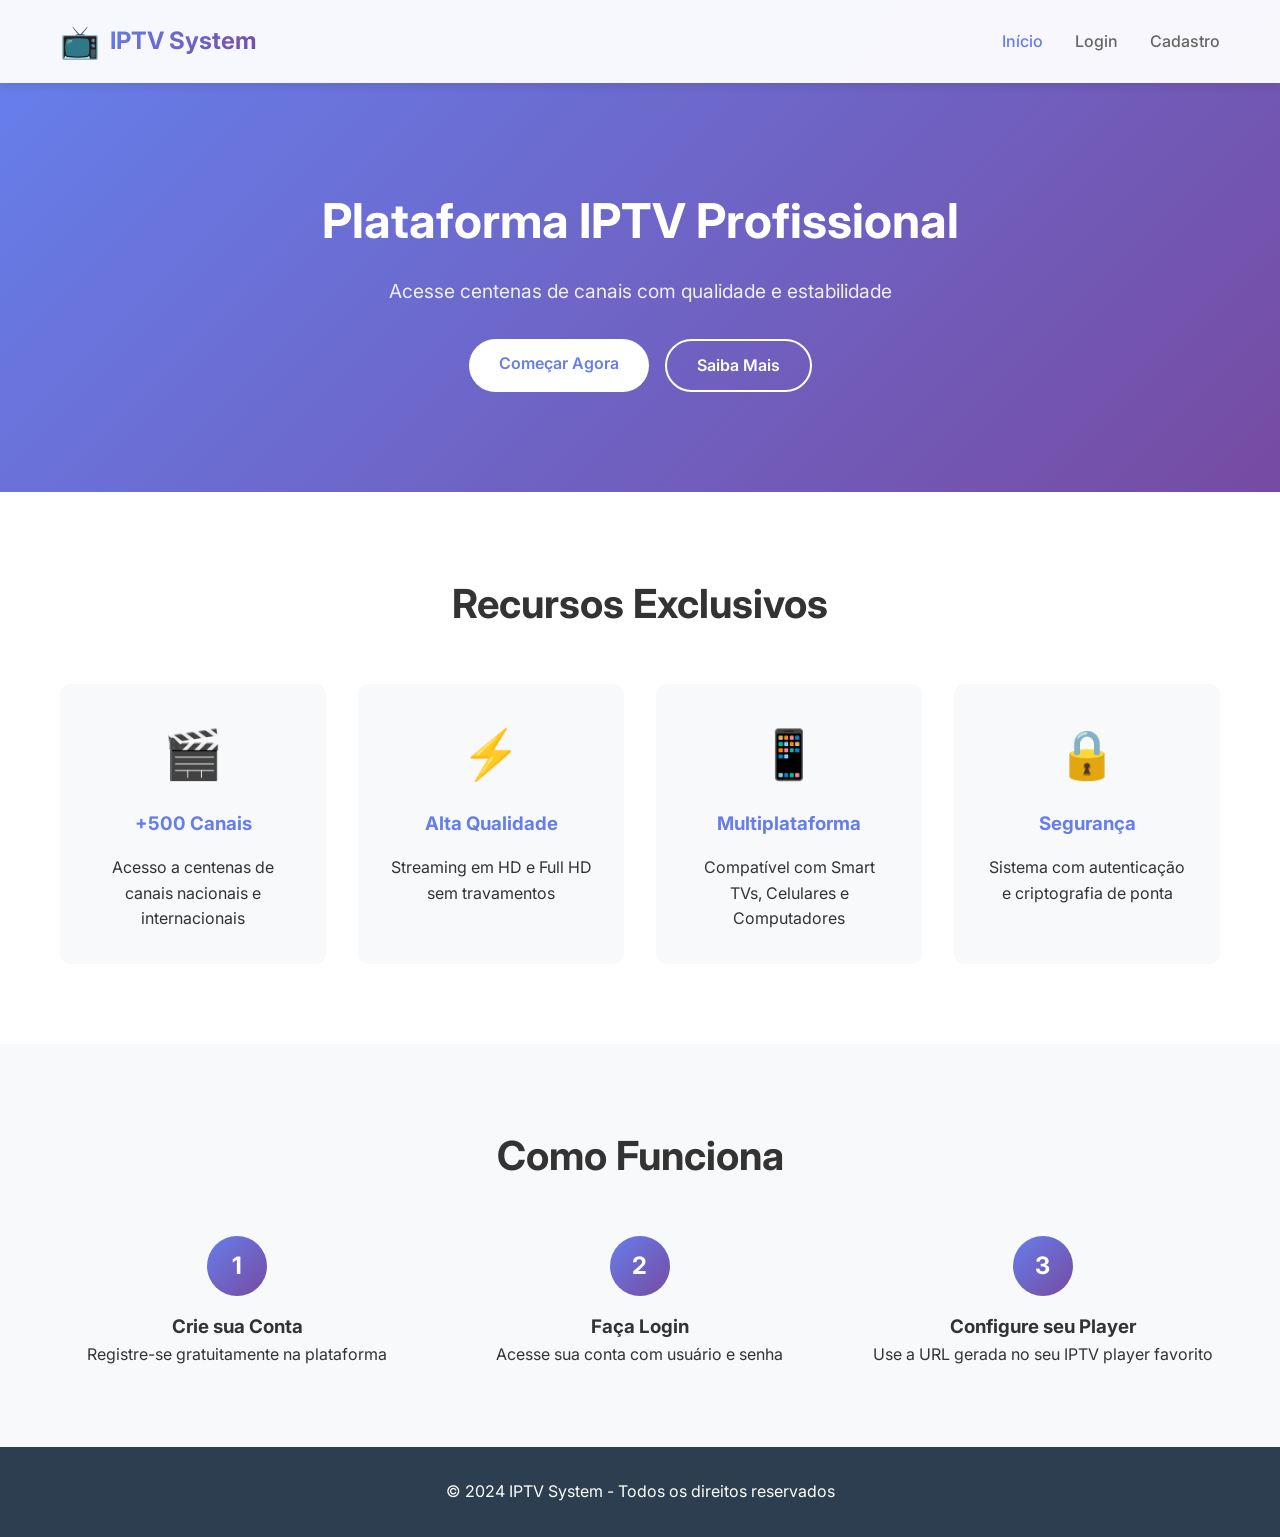
==== web/index.html @ 31c63484 "Add files via upload" ====
<!DOCTYPE html>
<html lang="pt-br">
<head>
    <meta charset="UTF-8">
    <meta name="viewport" content="width=device-width, initial-scale=1.0">
    <title>IPTV System - Plataforma Profissional</title>
    <link rel="stylesheet" href="style.css">
    <link href="https://fonts.googleapis.com/css2?family=Inter:wght@300;400;500;600;700&display=swap" rel="stylesheet">
</head>
<body>
    <nav class="navbar">
        <div class="container">
            <div class="logo">
                <span class="logo-icon">📺</span>
                <span class="logo-text">IPTV System</span>
            </div>
            <div class="nav-links">
                <a href="index.html" class="active">Início</a>
                <a href="login.html">Login</a>
                <a href="register.html">Cadastro</a>
            </div>
        </div>
    </nav>

    <main>
        <section class="hero">
            <div class="container">
                <h1>Plataforma IPTV Profissional</h1>
                <p>Acesse centenas de canais com qualidade e estabilidade</p>
                <div class="hero-buttons">
                    <a href="register.html" class="btn btn-primary">Começar Agora</a>
                    <a href="#features" class="btn btn-secondary">Saiba Mais</a>
                </div>
            </div>
        </section>

        <section id="features" class="features">
            <div class="container">
                <h2>Recursos Exclusivos</h2>
                <div class="features-grid">
                    <div class="feature-card">
                        <div class="feature-icon">🎬</div>
                        <h3>+500 Canais</h3>
                        <p>Acesso a centenas de canais nacionais e internacionais</p>
                    </div>
                    <div class="feature-card">
                        <div class="feature-icon">⚡</div>
                        <h3>Alta Qualidade</h3>
                        <p>Streaming em HD e Full HD sem travamentos</p>
                    </div>
                    <div class="feature-card">
                        <div class="feature-icon">📱</div>
                        <h3>Multiplataforma</h3>
                        <p>Compatível com Smart TVs, Celulares e Computadores</p>
                    </div>
                    <div class="feature-card">
                        <div class="feature-icon">🔒</div>
                        <h3>Segurança</h3>
                        <p>Sistema com autenticação e criptografia de ponta</p>
                    </div>
                </div>
            </div>
        </section>

        <section class="how-it-works">
            <div class="container">
                <h2>Como Funciona</h2>
                <div class="steps">
                    <div class="step">
                        <div class="step-number">1</div>
                        <h3>Crie sua Conta</h3>
                        <p>Registre-se gratuitamente na plataforma</p>
                    </div>
                    <div class="step">
                        <div class="step-number">2</div>
                        <h3>Faça Login</h3>
                        <p>Acesse sua conta com usuário e senha</p>
                    </div>
                    <div class="step">
                        <div class="step-number">3</div>
                        <h3>Configure seu Player</h3>
                        <p>Use a URL gerada no seu IPTV player favorito</p>
                    </div>
                </div>
            </div>
        </section>
    </main>

    <footer>
        <div class="container">
            <p>&copy; 2024 IPTV System - Todos os direitos reservados</p>
        </div>
    </footer>

    <script src="script.js"></script>
</body>
</html>
---- web/style.css ----
* {
    margin: 0;
    padding: 0;
    box-sizing: border-box;
}

body {
    font-family: 'Inter', sans-serif;
    line-height: 1.6;
    color: #333;
    background: linear-gradient(135deg, #667eea 0%, #764ba2 100%);
    min-height: 100vh;
}

.container {
    max-width: 1200px;
    margin: 0 auto;
    padding: 0 20px;
}

/* Navbar */
.navbar {
    background: rgba(255, 255, 255, 0.95);
    box-shadow: 0 2px 10px rgba(0, 0, 0, 0.1);
    position: sticky;
    top: 0;
    z-index: 1000;
    backdrop-filter: blur(10px);
}

.navbar .container {
    display: flex;
    justify-content: space-between;
    align-items: center;
    padding: 1rem 20px;
}

.logo {
    display: flex;
    align-items: center;
    gap: 10px;
    font-size: 1.5rem;
    font-weight: bold;
}

.logo-icon {
    font-size: 2rem;
}

.logo-text {
    background: linear-gradient(135deg, #667eea 0%, #764ba2 100%);
    -webkit-background-clip: text;
    -webkit-text-fill-color: transparent;
}

.nav-links {
    display: flex;
    gap: 2rem;
    align-items: center;
}

.nav-links a {
    text-decoration: none;
    color: #666;
    font-weight: 500;
    transition: color 0.3s;
}

.nav-links a:hover,
.nav-links a.active {
    color: #667eea;
}

.user-greeting {
    font-weight: 500;
    color: #667eea;
}

.btn-logout {
    background: none;
    border: none;
    color: #e74c3c;
    cursor: pointer;
    font-weight: 500;
    padding: 0.5rem 1rem;
    border-radius: 5px;
    transition: all 0.3s;
}

.btn-logout:hover {
    background: #e74c3c;
    color: white;
}

/* Hero Section */
.hero {
    background: linear-gradient(135deg, #667eea 0%, #764ba2 100%);
    color: white;
    padding: 100px 0;
    text-align: center;
}

.hero h1 {
    font-size: 3rem;
    margin-bottom: 1rem;
    animation: fadeInUp 0.8s ease;
}

.hero p {
    font-size: 1.2rem;
    margin-bottom: 2rem;
    opacity: 0.9;
}

.hero-buttons {
    display: flex;
    gap: 1rem;
    justify-content: center;
}

/* Buttons */
.btn {
    padding: 12px 30px;
    border-radius: 50px;
    text-decoration: none;
    font-weight: 600;
    transition: all 0.3s;
    display: inline-block;
}

.btn-primary {
    background: white;
    color: #667eea;
}

.btn-primary:hover {
    transform: translateY(-2px);
    box-shadow: 0 5px 15px rgba(0, 0, 0, 0.2);
}

.btn-secondary {
    background: transparent;
    color: white;
    border: 2px solid white;
}

.btn-secondary:hover {
    background: white;
    color: #667eea;
}

.btn-block {
    width: 100%;
}

/* Features */
.features {
    padding: 80px 0;
    background: white;
}

.features h2,
.how-it-works h2 {
    text-align: center;
    font-size: 2.5rem;
    margin-bottom: 3rem;
    color: #333;
}

.features-grid {
    display: grid;
    grid-template-columns: repeat(auto-fit, minmax(250px, 1fr));
    gap: 2rem;
}

.feature-card {
    text-align: center;
    padding: 2rem;
    border-radius: 10px;
    transition: all 0.3s;
    background: #f8f9fa;
}

.feature-card:hover {
    transform: translateY(-5px);
    box-shadow: 0 10px 30px rgba(0, 0, 0, 0.1);
}

.feature-icon {
    font-size: 3rem;
    margin-bottom: 1rem;
}

.feature-card h3 {
    margin-bottom: 1rem;
    color: #667eea;
}

/* How it works */
.how-it-works {
    padding: 80px 0;
    background: #f8f9fa;
}

.steps {
    display: grid;
    grid-template-columns: repeat(auto-fit, minmax(250px, 1fr));
    gap: 3rem;
}

.step {
    text-align: center;
}

.step-number {
    width: 60px;
    height: 60px;
    background: linear-gradient(135deg, #667eea 0%, #764ba2 100%);
    color: white;
    border-radius: 50%;
    display: flex;
    align-items: center;
    justify-content: center;
    font-size: 1.5rem;
    font-weight: bold;
    margin: 0 auto 1rem;
}

/* Auth Forms */
.auth-container {
    min-height: calc(100vh - 200px);
    display: flex;
    align-items: center;
    justify-content: center;
    padding: 2rem;
}

.auth-card {
    background: white;
    border-radius: 20px;
    padding: 3rem;
    width: 100%;
    max-width: 450px;
    box-shadow: 0 20px 60px rgba(0, 0, 0, 0.3);
}

.auth-card h2 {
    text-align: center;
    margin-bottom: 2rem;
    color: #333;
}

.form-group {
    margin-bottom: 1.5rem;
}

.form-group label {
    display: block;
    margin-bottom: 0.5rem;
    color: #666;
    font-weight: 500;
}

.form-group input {
    width: 100%;
    padding: 12px;
    border: 2px solid #e1e8ed;
    border-radius: 8px;
    font-size: 1rem;
    transition: border-color 0.3s;
}

.form-group input:focus {
    outline: none;
    border-color: #667eea;
}

.auth-footer {
    text-align: center;
    margin-top: 1.5rem;
    padding-top: 1.5rem;
    border-top: 1px solid #e1e8ed;
}

.auth-footer a {
    color: #667eea;
    text-decoration: none;
}

.message {
    margin-top: 1rem;
    padding: 10px;
    border-radius: 5px;
    text-align: center;
}

.message.error {
    background: #fde2e2;
    color: #e74c3c;
}

.message.success {
    background: #d4edda;
    color: #28a745;
}

/* Dashboard */
.dashboard {
    padding: 3rem 0;
    background: white;
    min-height: calc(100vh - 150px);
}

.dashboard-header {
    text-align: center;
    margin-bottom: 3rem;
}

.playlist-info {
    display: grid;
    grid-template-columns: repeat(auto-fit, minmax(400px, 1fr));
    gap: 2rem;
    margin-bottom: 3rem;
}

.info-card {
    background: #f8f9fa;
    border-radius: 15px;
    padding: 2rem;
}

.info-card h3 {
    margin-bottom: 1rem;
    color: #667eea;
}

.url-container {
    display: flex;
    gap: 1rem;
    margin: 1rem 0;
}

.url-container input {
    flex: 1;
    padding: 12px;
    border: 2px solid #e1e8ed;
    border-radius: 8px;
    font-size: 0.9rem;
    background: white;
}

.btn-copy {
    padding: 12px 24px;
    background: #667eea;
    color: white;
    border: none;
    border-radius: 8px;
    cursor: pointer;
    transition: all 0.3s;
}

.btn-copy:hover {
    background: #5a67d8;
    transform: translateY(-2px);
}

.info-text {
    font-size: 0.9rem;
    color: #666;
    margin-top: 0.5rem;
}

.players-section {
    margin-top: 3rem;
}

.players-section h2 {
    text-align: center;
    margin-bottom: 2rem;
}

.players-grid {
    display: grid;
    grid-template-columns: repeat(auto-fit, minmax(300px, 1fr));
    gap: 2rem;
}

.player-card {
    background: #f8f9fa;
    border-radius: 15px;
    padding: 2rem;
    text-align: center;
}

.player-icon {
    font-size: 3rem;
    margin-bottom: 1rem;
}

.player-card h3 {
    margin-bottom: 1rem;
    color: #667eea;
}

.player-card ol {
    text-align: left;
    padding-left: 1.5rem;
}

.player-card li {
    margin: 0.5rem 0;
}

/* Footer */
footer {
    background: #2c3e50;
    color: white;
    text-align: center;
    padding: 2rem 0;
}

/* Animations */
@keyframes fadeInUp {
    from {
        opacity: 0;
        transform: translateY(30px);
    }
    to {
        opacity: 1;
        transform: translateY(0);
    }
}

/* Responsive */
@media (max-width: 768px) {
    .hero h1 {
        font-size: 2rem;
    }
    
    .playlist-info {
        grid-template-columns: 1fr;
    }
    
    .url-container {
        flex-direction: column;
    }
    
    .btn-copy {
        width: 100%;
    }
    
    .nav-links {
        gap: 1rem;
    }
}
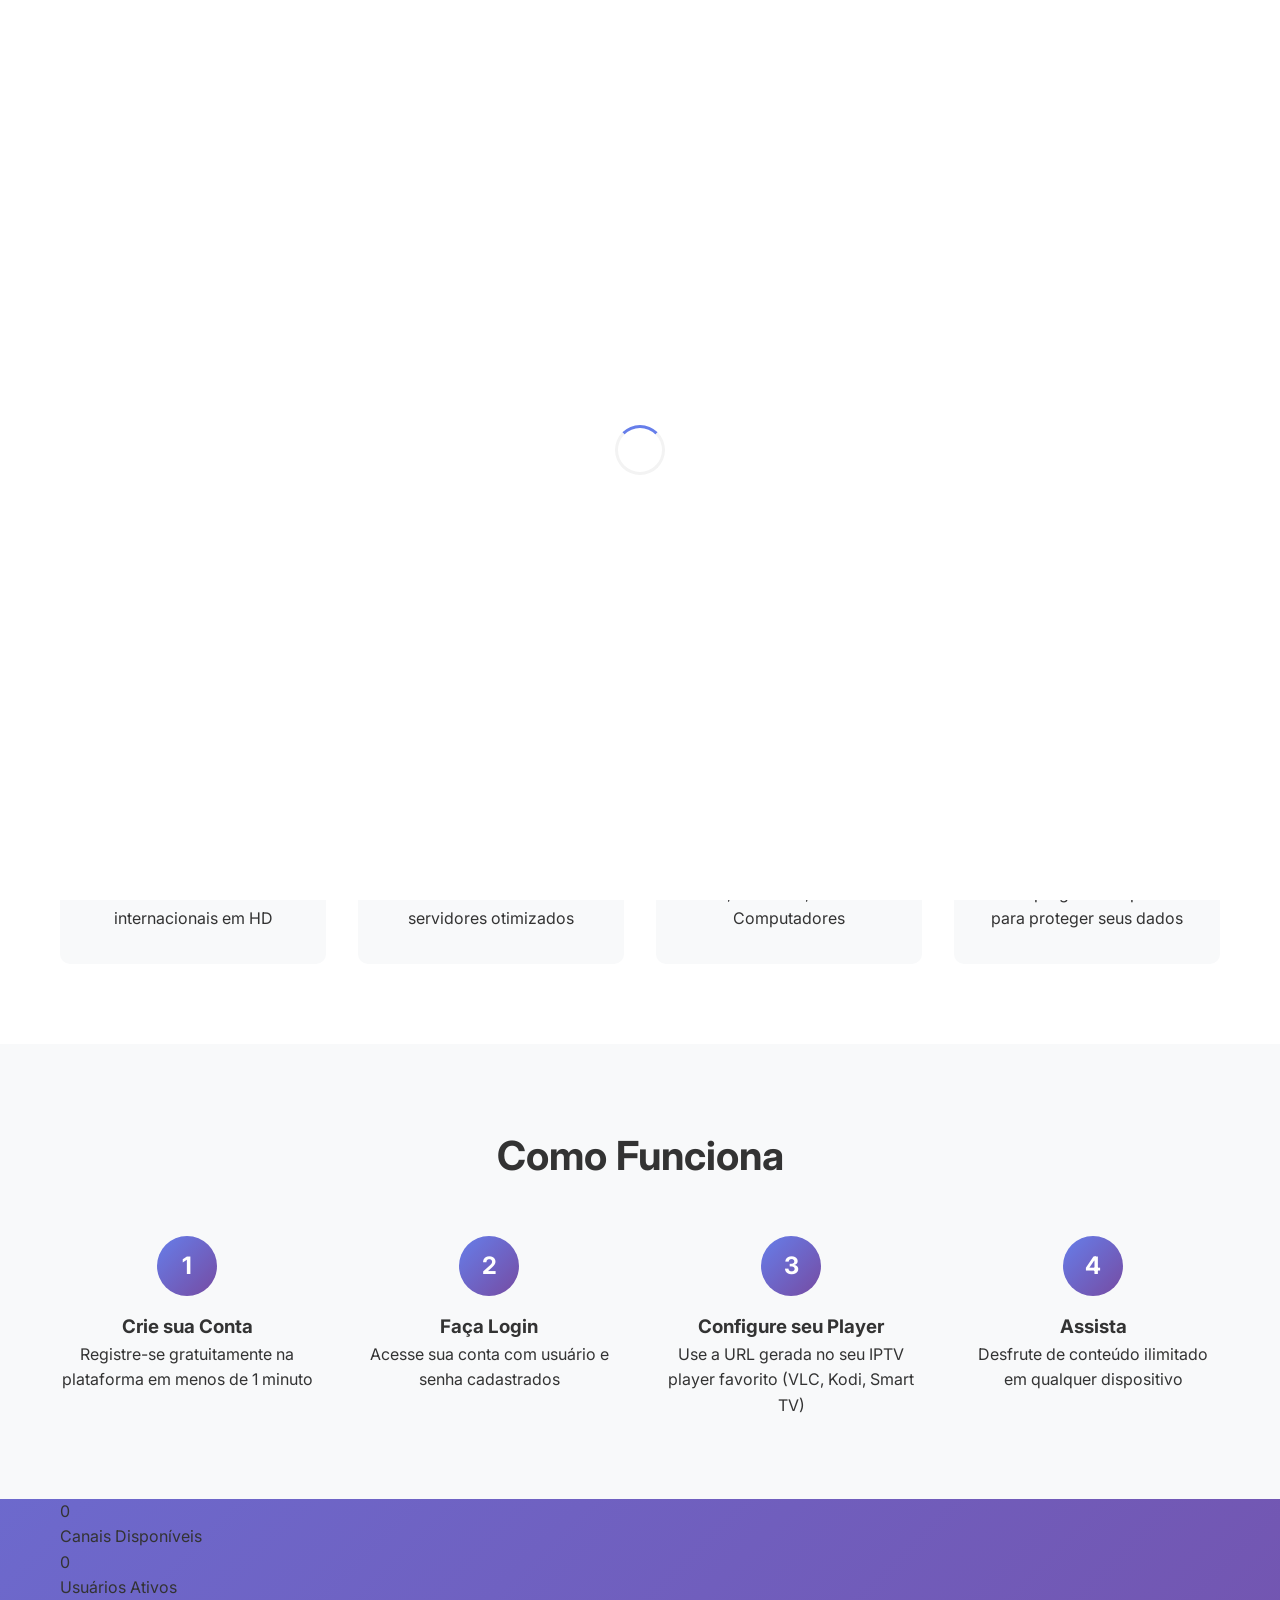
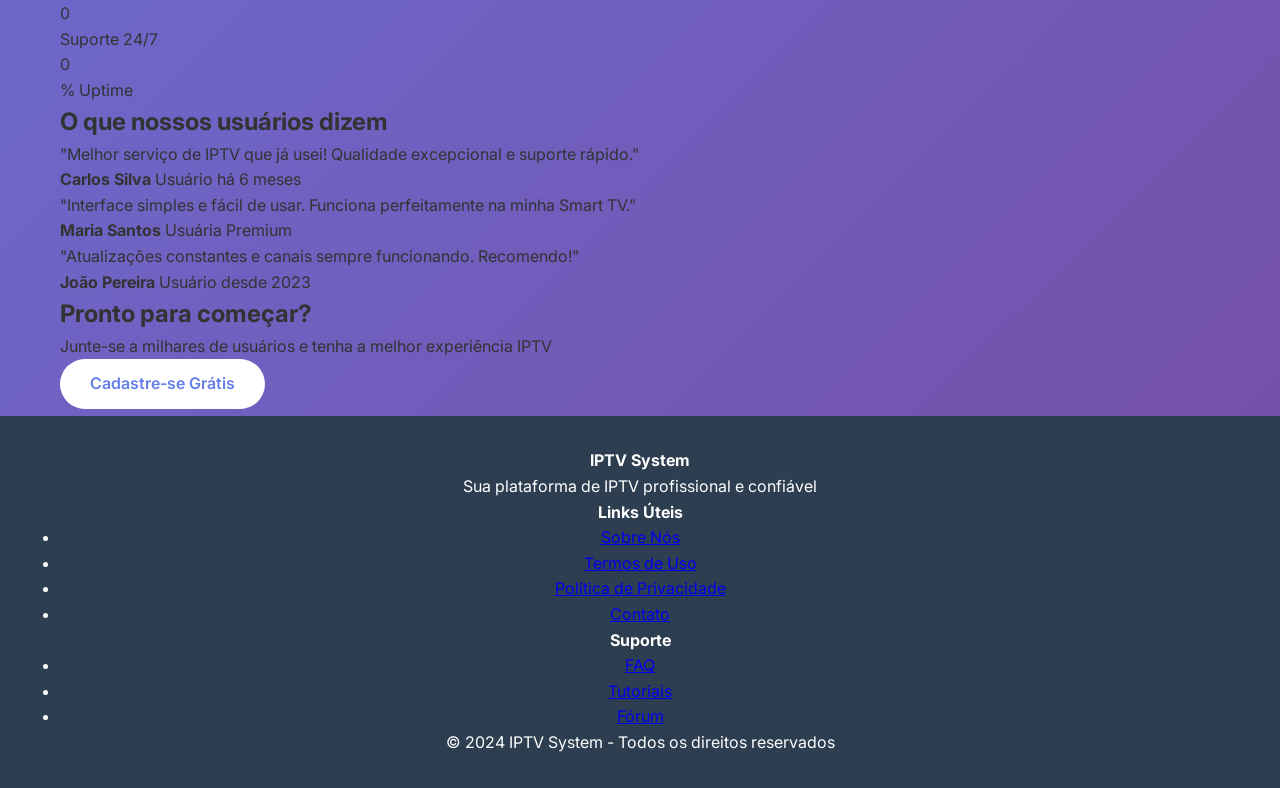
==== commit a5c53e30: "Add files via upload" ====
--- a/web/index.html
+++ b/web/index.html
@@ -3,11 +3,16 @@
 <head>
     <meta charset="UTF-8">
     <meta name="viewport" content="width=device-width, initial-scale=1.0">
-    <title>IPTV System - Plataforma Profissional</title>
+    <meta name="description" content="Plataforma IPTV profissional com centenas de canais em alta qualidade">
+    <title>IPTV System - Plataforma Profissional de IPTV</title>
     <link rel="stylesheet" href="style.css">
     <link href="https://fonts.googleapis.com/css2?family=Inter:wght@300;400;500;600;700&display=swap" rel="stylesheet">
 </head>
 <body>
+    <div class="page-loader">
+        <div class="loader-spinner"></div>
+    </div>
+
     <nav class="navbar">
         <div class="container">
             <div class="logo">
@@ -41,22 +46,22 @@
                     <div class="feature-card">
                         <div class="feature-icon">🎬</div>
                         <h3>+500 Canais</h3>
-                        <p>Acesso a centenas de canais nacionais e internacionais</p>
+                        <p>Acesso a centenas de canais nacionais e internacionais em HD</p>
                     </div>
                     <div class="feature-card">
                         <div class="feature-icon">⚡</div>
                         <h3>Alta Qualidade</h3>
-                        <p>Streaming em HD e Full HD sem travamentos</p>
+                        <p>Streaming em HD e Full HD sem travamentos com servidores otimizados</p>
                     </div>
                     <div class="feature-card">
                         <div class="feature-icon">📱</div>
                         <h3>Multiplataforma</h3>
-                        <p>Compatível com Smart TVs, Celulares e Computadores</p>
+                        <p>Compatível com Smart TVs, Celulares, Tablets e Computadores</p>
                     </div>
                     <div class="feature-card">
                         <div class="feature-icon">🔒</div>
                         <h3>Segurança</h3>
-                        <p>Sistema com autenticação e criptografia de ponta</p>
+                        <p>Sistema com autenticação e criptografia de ponta para proteger seus dados</p>
                     </div>
                 </div>
             </div>
@@ -69,26 +74,122 @@
                     <div class="step">
                         <div class="step-number">1</div>
                         <h3>Crie sua Conta</h3>
-                        <p>Registre-se gratuitamente na plataforma</p>
+                        <p>Registre-se gratuitamente na plataforma em menos de 1 minuto</p>
                     </div>
                     <div class="step">
                         <div class="step-number">2</div>
                         <h3>Faça Login</h3>
-                        <p>Acesse sua conta com usuário e senha</p>
+                        <p>Acesse sua conta com usuário e senha cadastrados</p>
                     </div>
                     <div class="step">
                         <div class="step-number">3</div>
                         <h3>Configure seu Player</h3>
-                        <p>Use a URL gerada no seu IPTV player favorito</p>
+                        <p>Use a URL gerada no seu IPTV player favorito (VLC, Kodi, Smart TV)</p>
+                    </div>
+                    <div class="step">
+                        <div class="step-number">4</div>
+                        <h3>Assista</h3>
+                        <p>Desfrute de conteúdo ilimitado em qualquer dispositivo</p>
                     </div>
                 </div>
+            </div>
+        </section>
+
+        <section class="stats">
+            <div class="container">
+                <div class="stats-grid">
+                    <div class="stat-item">
+                        <div class="stat-number" data-target="500">0</div>
+                        <div class="stat-label">Canais Disponíveis</div>
+                    </div>
+                    <div class="stat-item">
+                        <div class="stat-number" data-target="1000">0</div>
+                        <div class="stat-label">Usuários Ativos</div>
+                    </div>
+                    <div class="stat-item">
+                        <div class="stat-number" data-target="24">0</div>
+                        <div class="stat-label">Suporte 24/7</div>
+                    </div>
+                    <div class="stat-item">
+                        <div class="stat-number" data-target="99">0</div>
+                        <div class="stat-label">% Uptime</div>
+                    </div>
+                </div>
+            </div>
+        </section>
+
+        <section class="testimonials">
+            <div class="container">
+                <h2>O que nossos usuários dizem</h2>
+                <div class="testimonials-grid">
+                    <div class="testimonial-card">
+                        <div class="testimonial-text">
+                            "Melhor serviço de IPTV que já usei! Qualidade excepcional e suporte rápido."
+                        </div>
+                        <div class="testimonial-author">
+                            <strong>Carlos Silva</strong>
+                            <span>Usuário há 6 meses</span>
+                        </div>
+                    </div>
+                    <div class="testimonial-card">
+                        <div class="testimonial-text">
+                            "Interface simples e fácil de usar. Funciona perfeitamente na minha Smart TV."
+                        </div>
+                        <div class="testimonial-author">
+                            <strong>Maria Santos</strong>
+                            <span>Usuária Premium</span>
+                        </div>
+                    </div>
+                    <div class="testimonial-card">
+                        <div class="testimonial-text">
+                            "Atualizações constantes e canais sempre funcionando. Recomendo!"
+                        </div>
+                        <div class="testimonial-author">
+                            <strong>João Pereira</strong>
+                            <span>Usuário desde 2023</span>
+                        </div>
+                    </div>
+                </div>
+            </div>
+        </section>
+
+        <section class="cta">
+            <div class="container">
+                <h2>Pronto para começar?</h2>
+                <p>Junte-se a milhares de usuários e tenha a melhor experiência IPTV</p>
+                <a href="register.html" class="btn btn-primary btn-large">Cadastre-se Grátis</a>
             </div>
         </section>
     </main>
 
     <footer>
         <div class="container">
-            <p>&copy; 2024 IPTV System - Todos os direitos reservados</p>
+            <div class="footer-content">
+                <div class="footer-section">
+                    <h4>IPTV System</h4>
+                    <p>Sua plataforma de IPTV profissional e confiável</p>
+                </div>
+                <div class="footer-section">
+                    <h4>Links Úteis</h4>
+                    <ul>
+                        <li><a href="#">Sobre Nós</a></li>
+                        <li><a href="#">Termos de Uso</a></li>
+                        <li><a href="#">Política de Privacidade</a></li>
+                        <li><a href="#">Contato</a></li>
+                    </ul>
+                </div>
+                <div class="footer-section">
+                    <h4>Suporte</h4>
+                    <ul>
+                        <li><a href="#">FAQ</a></li>
+                        <li><a href="#">Tutoriais</a></li>
+                        <li><a href="#">Fórum</a></li>
+                    </ul>
+                </div>
+            </div>
+            <div class="footer-bottom">
+                <p>&copy; 2024 IPTV System - Todos os direitos reservados</p>
+            </div>
         </div>
     </footer>
 
--- a/web/style.css
+++ b/web/style.css
@@ -452,4 +452,277 @@
     .nav-links {
         gap: 1rem;
     }
+}
+/* Adicione ao final do style.css existente */
+
+/* Spinner para loading */
+.spinner {
+    display: inline-block;
+    width: 16px;
+    height: 16px;
+    border: 2px solid rgba(255, 255, 255, 0.3);
+    border-radius: 50%;
+    border-top-color: white;
+    animation: spin 0.6s linear infinite;
+    margin-right: 8px;
+    vertical-align: middle;
+}
+
+@keyframes spin {
+    to { transform: rotate(360deg); }
+}
+
+/* Estilos adicionais para formulários */
+.auth-subtitle {
+    text-align: center;
+    color: #666;
+    margin-bottom: 2rem;
+    font-size: 0.9rem;
+}
+
+.form-text {
+    display: block;
+    margin-top: 5px;
+    font-size: 0.75rem;
+    color: #666;
+}
+
+.checkbox-label {
+    display: flex;
+    align-items: center;
+    gap: 10px;
+    cursor: pointer;
+}
+
+.checkbox-label input[type="checkbox"] {
+    width: auto;
+    margin: 0;
+}
+
+.checkbox-label span {
+    font-size: 0.85rem;
+    color: #666;
+}
+
+.checkbox-label a {
+    color: #667eea;
+    text-decoration: none;
+}
+
+.checkbox-label a:hover {
+    text-decoration: underline;
+}
+
+/* Mensagens de feedback aprimoradas */
+.message {
+    margin-top: 1rem;
+    padding: 12px;
+    border-radius: 8px;
+    text-align: center;
+    font-size: 0.9rem;
+    transition: opacity 0.3s ease;
+}
+
+.message.error {
+    background: #fee;
+    color: #e74c3c;
+    border-left: 4px solid #e74c3c;
+}
+
+.message.success {
+    background: #e8f5e9;
+    color: #2ecc71;
+    border-left: 4px solid #2ecc71;
+}
+
+.message.info {
+    background: #e3f2fd;
+    color: #3498db;
+    border-left: 4px solid #3498db;
+}
+
+/* Animações de entrada */
+@keyframes slideInUp {
+    from {
+        transform: translateY(30px);
+        opacity: 0;
+    }
+    to {
+        transform: translateY(0);
+        opacity: 1;
+    }
+}
+
+.auth-card {
+    animation: slideInUp 0.5s ease;
+}
+
+/* Efeitos hover nos cards */
+.feature-card, .player-card {
+    transition: all 0.3s cubic-bezier(0.4, 0, 0.2, 1);
+}
+
+.feature-card:hover, .player-card:hover {
+    transform: translateY(-5px);
+    box-shadow: 0 20px 40px rgba(0, 0, 0, 0.1);
+}
+
+/* Botões com efeito ripple */
+.btn {
+    position: relative;
+    overflow: hidden;
+}
+
+.btn:after {
+    content: '';
+    position: absolute;
+    top: 50%;
+    left: 50%;
+    width: 0;
+    height: 0;
+    border-radius: 50%;
+    background: rgba(255, 255, 255, 0.5);
+    transform: translate(-50%, -50%);
+    transition: width 0.3s, height 0.3s;
+}
+
+.btn:active:after {
+    width: 100%;
+    height: 100%;
+}
+
+/* Responsividade para telas menores */
+@media (max-width: 480px) {
+    .auth-card {
+        padding: 2rem;
+        margin: 1rem;
+    }
+    
+    .hero h1 {
+        font-size: 1.8rem;
+    }
+    
+    .hero p {
+        font-size: 1rem;
+    }
+    
+    .hero-buttons {
+        flex-direction: column;
+        gap: 1rem;
+    }
+    
+    .features-grid, .steps, .players-grid {
+        grid-template-columns: 1fr;
+    }
+    
+    .url-container {
+        flex-direction: column;
+    }
+    
+    .btn-copy {
+        width: 100%;
+    }
+}
+
+/* Scrollbar personalizada */
+::-webkit-scrollbar {
+    width: 10px;
+    height: 10px;
+}
+
+::-webkit-scrollbar-track {
+    background: #f1f1f1;
+    border-radius: 5px;
+}
+
+::-webkit-scrollbar-thumb {
+    background: #667eea;
+    border-radius: 5px;
+}
+
+::-webkit-scrollbar-thumb:hover {
+    background: #5a67d8;
+}
+
+/* Estilo para inputs em foco */
+input:focus {
+    outline: none;
+    border-color: #667eea;
+    box-shadow: 0 0 0 3px rgba(102, 126, 234, 0.1);
+}
+
+/* Tooltip personalizado */
+[data-tooltip] {
+    position: relative;
+    cursor: help;
+}
+
+[data-tooltip]:before {
+    content: attr(data-tooltip);
+    position: absolute;
+    bottom: 100%;
+    left: 50%;
+    transform: translateX(-50%);
+    padding: 5px 10px;
+    background: #333;
+    color: white;
+    font-size: 0.75rem;
+    border-radius: 4px;
+    white-space: nowrap;
+    opacity: 0;
+    pointer-events: none;
+    transition: opacity 0.3s;
+    z-index: 1000;
+}
+
+[data-tooltip]:hover:before {
+    opacity: 1;
+}
+
+/* Badge de status */
+.status-badge {
+    display: inline-block;
+    padding: 4px 8px;
+    border-radius: 12px;
+    font-size: 0.75rem;
+    font-weight: 500;
+}
+
+.status-badge.online {
+    background: #d4edda;
+    color: #155724;
+}
+
+.status-badge.offline {
+    background: #f8d7da;
+    color: #721c24;
+}
+
+/* Loader para páginas */
+.page-loader {
+    position: fixed;
+    top: 0;
+    left: 0;
+    width: 100%;
+    height: 100%;
+    background: white;
+    display: flex;
+    align-items: center;
+    justify-content: center;
+    z-index: 9999;
+    transition: opacity 0.5s;
+}
+
+.page-loader.hide {
+    opacity: 0;
+    pointer-events: none;
+}
+
+.loader-spinner {
+    width: 50px;
+    height: 50px;
+    border: 3px solid #f3f3f3;
+    border-top: 3px solid #667eea;
+    border-radius: 50%;
+    animation: spin 1s linear infinite;
 }
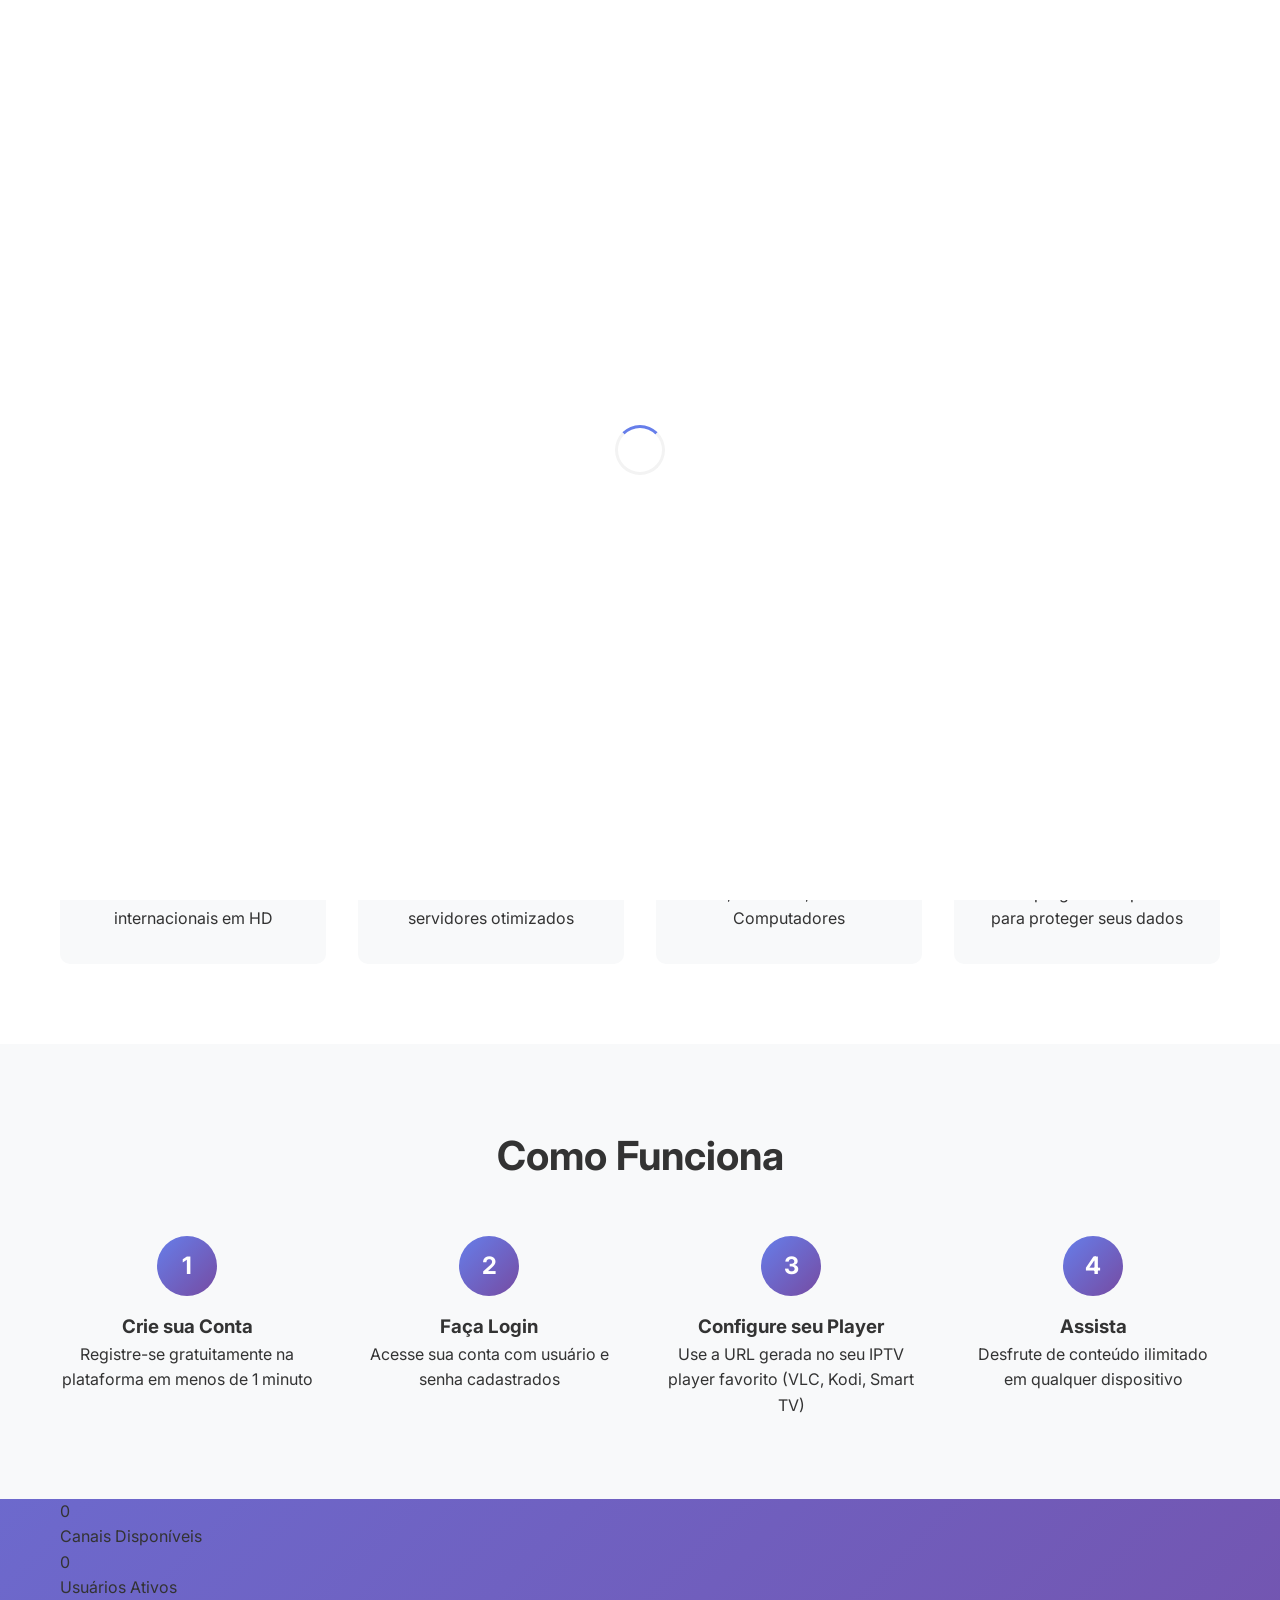
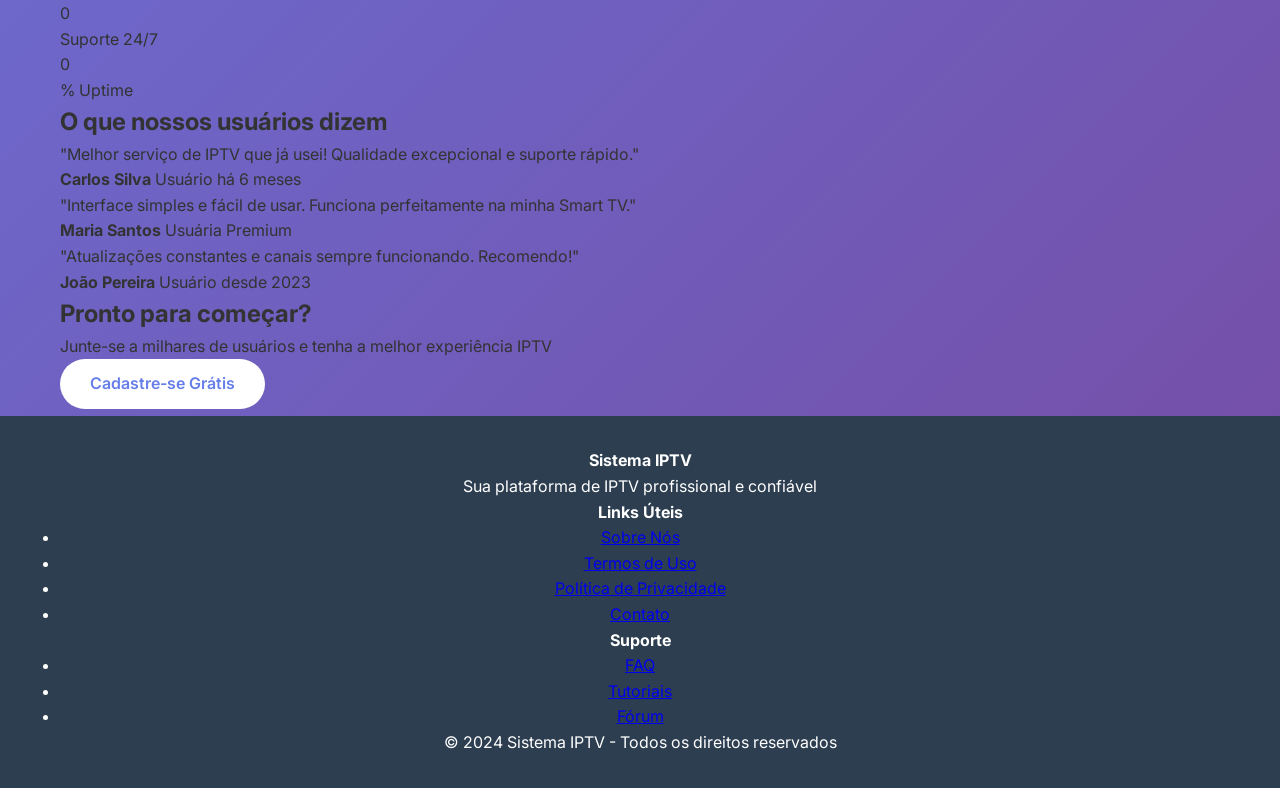
==== commit ac5d56d3: "Add files via upload" ====
--- a/web/index.html
+++ b/web/index.html
@@ -4,7 +4,7 @@
     <meta charset="UTF-8">
     <meta name="viewport" content="width=device-width, initial-scale=1.0">
     <meta name="description" content="Plataforma IPTV profissional com centenas de canais em alta qualidade">
-    <title>IPTV System - Plataforma Profissional de IPTV</title>
+    <title>Sistema IPTV - Plataforma Profissional de IPTV</title>
     <link rel="stylesheet" href="style.css">
     <link href="https://fonts.googleapis.com/css2?family=Inter:wght@300;400;500;600;700&display=swap" rel="stylesheet">
 </head>
@@ -17,7 +17,7 @@
         <div class="container">
             <div class="logo">
                 <span class="logo-icon">📺</span>
-                <span class="logo-text">IPTV System</span>
+                <span class="logo-text">Sistema IPTV</span>
             </div>
             <div class="nav-links">
                 <a href="index.html" class="active">Início</a>
@@ -166,7 +166,7 @@
         <div class="container">
             <div class="footer-content">
                 <div class="footer-section">
-                    <h4>IPTV System</h4>
+                    <h4>Sistema IPTV</h4>
                     <p>Sua plataforma de IPTV profissional e confiável</p>
                 </div>
                 <div class="footer-section">
@@ -188,7 +188,7 @@
                 </div>
             </div>
             <div class="footer-bottom">
-                <p>&copy; 2024 IPTV System - Todos os direitos reservados</p>
+                <p>&copy; 2024 Sistema IPTV - Todos os direitos reservados</p>
             </div>
         </div>
     </footer>
